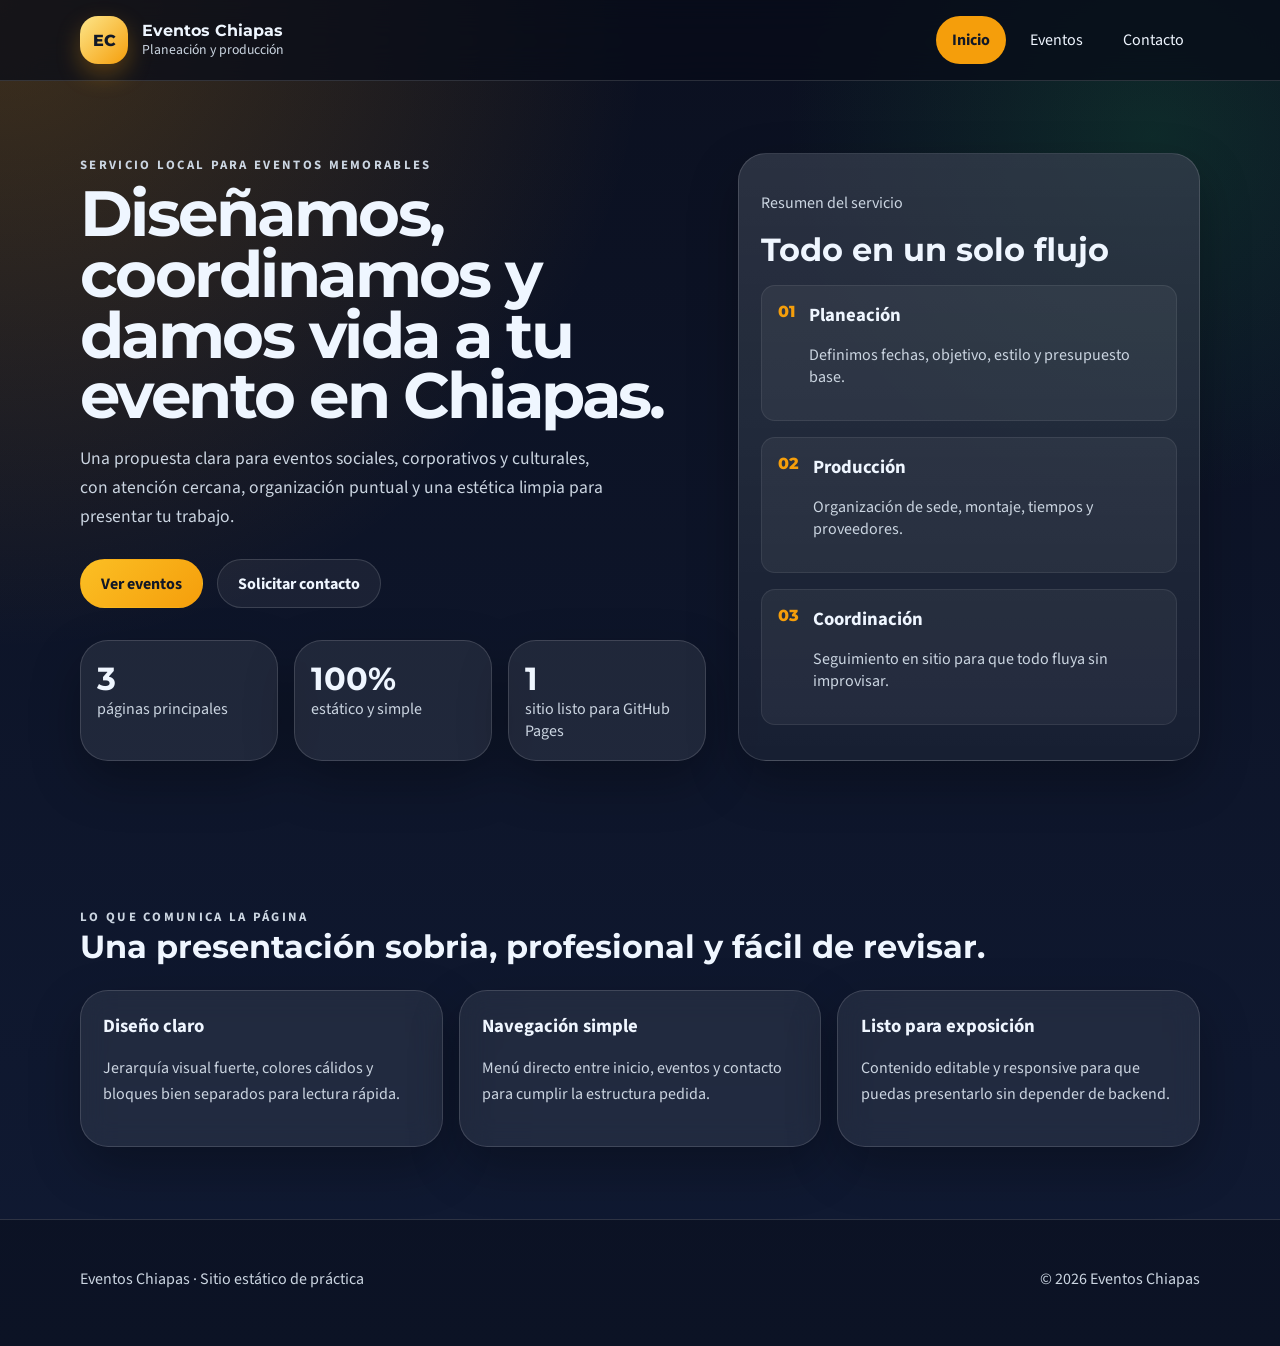
==== index.html @ f8eac51b "Estructura inicial del sitio web" ====
<!DOCTYPE html>
<html lang="es">
<head>
  <meta charset="UTF-8" />
  <meta name="viewport" content="width=device-width, initial-scale=1.0" />
  <title>Eventos Chiapas | Inicio</title>
  <meta name="description" content="Eventos Chiapas organiza experiencias sociales y corporativas en todo el estado." />
  <link rel="preconnect" href="https://fonts.googleapis.com" />
  <link rel="preconnect" href="https://fonts.gstatic.com" crossorigin />
  <link href="https://fonts.googleapis.com/css2?family=Montserrat:wght@500;600;700;800&family=Source+Sans+3:wght@400;600;700&display=swap" rel="stylesheet" />
  <link rel="stylesheet" href="css/style.css" />
</head>
<body>
  <header class="site-header">
    <div class="container header-bar">
      <a class="brand" href="index.html" aria-label="Eventos Chiapas inicio">
        <span class="brand-mark">EC</span>
        <span class="brand-copy">
          <strong>Eventos Chiapas</strong>
          <small>Planeación y producción</small>
        </span>
      </a>

      <button class="nav-toggle" type="button" aria-expanded="false" aria-controls="site-nav">
        <span></span>
        <span></span>
        <span></span>
        <span class="sr-only">Abrir menú</span>
      </button>

      <nav class="site-nav" id="site-nav">
        <a class="active" href="index.html">Inicio</a>
        <a href="eventos.html">Eventos</a>
        <a href="contacto.html">Contacto</a>
      </nav>
    </div>
  </header>

  <main>
    <section class="hero">
      <div class="container hero-grid">
        <div class="hero-copy reveal">
          <span class="eyebrow">Servicio local para eventos memorables</span>
          <h1>Diseñamos, coordinamos y damos vida a tu evento en Chiapas.</h1>
          <p>
            Una propuesta clara para eventos sociales, corporativos y culturales, con atención
            cercana, organización puntual y una estética limpia para presentar tu trabajo.
          </p>
          <div class="hero-actions">
            <a class="btn btn-primary" href="eventos.html">Ver eventos</a>
            <a class="btn btn-secondary" href="contacto.html">Solicitar contacto</a>
          </div>
          <ul class="hero-stats">
            <li><strong>3</strong><span>páginas principales</span></li>
            <li><strong>100%</strong><span>estático y simple</span></li>
            <li><strong>1</strong><span>sitio listo para GitHub Pages</span></li>
          </ul>
        </div>

        <div class="hero-card reveal delay-1">
          <div class="card-surface">
            <p class="card-label">Resumen del servicio</p>
            <h2>Todo en un solo flujo</h2>
            <div class="service-list">
              <article>
                <span>01</span>
                <div>
                  <h3>Planeación</h3>
                  <p>Definimos fechas, objetivo, estilo y presupuesto base.</p>
                </div>
              </article>
              <article>
                <span>02</span>
                <div>
                  <h3>Producción</h3>
                  <p>Organización de sede, montaje, tiempos y proveedores.</p>
                </div>
              </article>
              <article>
                <span>03</span>
                <div>
                  <h3>Coordinación</h3>
                  <p>Seguimiento en sitio para que todo fluya sin improvisar.</p>
                </div>
              </article>
            </div>
          </div>
        </div>
      </div>
    </section>

    <section class="section">
      <div class="container">
        <div class="section-heading reveal">
          <span class="eyebrow">Lo que comunica la página</span>
          <h2>Una presentación sobria, profesional y fácil de revisar.</h2>
        </div>

        <div class="feature-grid">
          <article class="feature-card reveal">
            <h3>Diseño claro</h3>
            <p>Jerarquía visual fuerte, colores cálidos y bloques bien separados para lectura rápida.</p>
          </article>
          <article class="feature-card reveal delay-1">
            <h3>Navegación simple</h3>
            <p>Menú directo entre inicio, eventos y contacto para cumplir la estructura pedida.</p>
          </article>
          <article class="feature-card reveal delay-2">
            <h3>Listo para exposición</h3>
            <p>Contenido editable y responsive para que puedas presentarlo sin depender de backend.</p>
          </article>
        </div>
      </div>
    </section>
  </main>

  <footer class="site-footer">
    <div class="container footer-bar">
      <p>Eventos Chiapas · Sitio estático de práctica</p>
      <p id="year"></p>
    </div>
  </footer>

  <script src="js/script.js"></script>
</body>
</html>
---- css/style.css ----
:root {
  --bg: #0f172a;
  --bg-soft: #16213e;
  --surface: rgba(255, 255, 255, 0.08);
  --surface-strong: rgba(255, 255, 255, 0.14);
  --text: #eff6ff;
  --muted: #cbd5e1;
  --line: rgba(255, 255, 255, 0.14);
  --accent: #f59e0b;
  --accent-2: #22c55e;
  --shadow: 0 20px 50px rgba(0, 0, 0, 0.28);
  --radius-xl: 28px;
  --radius-lg: 20px;
  --radius-md: 14px;
  --container: 1120px;
}

* {
  box-sizing: border-box;
}

html {
  scroll-behavior: smooth;
}

body {
  margin: 0;
  font-family: "Source Sans 3", system-ui, sans-serif;
  background:
    radial-gradient(circle at top left, rgba(245, 158, 11, 0.22), transparent 35%),
    radial-gradient(circle at 90% 10%, rgba(34, 197, 94, 0.14), transparent 22%),
    linear-gradient(180deg, #0b1020 0%, #101a33 100%);
  color: var(--text);
  min-height: 100vh;
}

img {
  max-width: 100%;
  display: block;
}

a {
  color: inherit;
  text-decoration: none;
}

button,
input,
select,
textarea {
  font: inherit;
}

.container {
  width: min(100% - 2rem, var(--container));
  margin: 0 auto;
}

.sr-only {
  position: absolute;
  width: 1px;
  height: 1px;
  padding: 0;
  margin: -1px;
  overflow: hidden;
  clip: rect(0, 0, 0, 0);
  white-space: nowrap;
  border: 0;
}

.site-header {
  position: sticky;
  top: 0;
  z-index: 20;
  backdrop-filter: blur(18px);
  background: rgba(8, 12, 24, 0.72);
  border-bottom: 1px solid var(--line);
}

.header-bar,
.footer-bar {
  display: flex;
  align-items: center;
  justify-content: space-between;
  gap: 1rem;
}

.header-bar {
  padding: 1rem 0;
}

.brand {
  display: inline-flex;
  align-items: center;
  gap: 0.85rem;
}

.brand-mark {
  width: 3rem;
  height: 3rem;
  display: grid;
  place-items: center;
  border-radius: 18px;
  font-family: "Montserrat", sans-serif;
  font-weight: 800;
  color: #111827;
  background: linear-gradient(135deg, #fde68a, #f59e0b);
  box-shadow: 0 10px 25px rgba(245, 158, 11, 0.3);
}

.brand-copy strong,
.section-heading h2,
.hero-copy h1,
.page-hero h1,
.card-surface h2,
.event-card h2,
.contact-side h2 {
  font-family: "Montserrat", sans-serif;
}

.brand-copy {
  display: grid;
}

.brand-copy small,
.eyebrow,
.card-label,
.feature-card p,
.section-heading p,
.page-hero p,
.event-card p,
.contact-form label,
.contact-side p,
.timeline p,
.footer-bar p,
.hero-copy p,
.service-list p {
  color: var(--muted);
}

.brand-copy small {
  font-size: 0.86rem;
}

.site-nav {
  display: flex;
  align-items: center;
  gap: 0.5rem;
}

.site-nav a,
.filter-btn {
  padding: 0.8rem 1rem;
  border-radius: 999px;
  transition: background 0.2s ease, color 0.2s ease, transform 0.2s ease;
}

.site-nav a:hover,
.filter-btn:hover {
  background: rgba(255, 255, 255, 0.09);
}

.site-nav a.active {
  background: var(--accent);
  color: #111827;
  font-weight: 700;
}

.nav-toggle {
  display: none;
  width: 3rem;
  height: 3rem;
  border: 1px solid var(--line);
  border-radius: 14px;
  background: transparent;
  color: var(--text);
  padding: 0.65rem;
}

.nav-toggle span {
  display: block;
  height: 2px;
  margin: 0.3rem 0;
  border-radius: 999px;
  background: currentColor;
}

.hero,
.page-hero,
.section {
  padding: 4.5rem 0;
}

.hero-grid,
.contact-grid {
  display: grid;
  grid-template-columns: 1.15fr 0.85fr;
  gap: 2rem;
  align-items: center;
}

.hero-copy h1,
.page-hero h1 {
  font-size: clamp(2.8rem, 5vw, 5.3rem);
  line-height: 0.95;
  margin: 0.5rem 0 1rem;
  letter-spacing: -0.04em;
}

.hero-copy p,
.page-hero p {
  font-size: 1.1rem;
  line-height: 1.65;
  max-width: 60ch;
}

.eyebrow {
  display: inline-flex;
  gap: 0.5rem;
  align-items: center;
  text-transform: uppercase;
  letter-spacing: 0.18em;
  font-size: 0.8rem;
  font-weight: 700;
}

.hero-actions {
  display: flex;
  flex-wrap: wrap;
  gap: 0.9rem;
  margin: 1.75rem 0;
}

.btn {
  display: inline-flex;
  align-items: center;
  justify-content: center;
  min-height: 3rem;
  padding: 0.8rem 1.25rem;
  border-radius: 999px;
  border: 1px solid transparent;
  font-weight: 700;
  transition: transform 0.2s ease, background 0.2s ease;
}

.btn:hover,
.nav-toggle:hover,
.filter-btn:hover,
.site-nav a:hover {
  transform: translateY(-1px);
}

.btn-primary {
  background: linear-gradient(135deg, #fbbf24, #f59e0b);
  color: #111827;
}

.btn-secondary {
  border-color: var(--line);
  background: rgba(255, 255, 255, 0.06);
}

.hero-stats {
  display: grid;
  grid-template-columns: repeat(3, minmax(0, 1fr));
  gap: 1rem;
  list-style: none;
  padding: 0;
  margin: 2rem 0 0;
}

.hero-stats li,
.feature-card,
.card-surface,
.event-card,
.timeline > div,
.contact-form,
.info-card {
  background: var(--surface);
  border: 1px solid var(--line);
  border-radius: var(--radius-xl);
  box-shadow: var(--shadow);
  backdrop-filter: blur(14px);
}

.hero-stats li {
  padding: 1.1rem 1rem;
}

.hero-stats strong {
  display: block;
  font-size: 2rem;
  font-family: "Montserrat", sans-serif;
}

.hero-stats span {
  color: var(--muted);
}

.card-surface,
.feature-card,
.event-card,
.timeline > div,
.contact-form,
.info-card {
  padding: 1.4rem;
}

.hero-card {
  align-self: stretch;
}

.card-surface {
  height: 100%;
  background:
    linear-gradient(180deg, rgba(255, 255, 255, 0.12), rgba(255, 255, 255, 0.04)),
    rgba(15, 23, 42, 0.65);
}

.card-surface h2,
.section-heading h2 {
  margin: 0 0 1rem;
  font-size: clamp(1.6rem, 2.5vw, 2.2rem);
}

.service-list {
  display: grid;
  gap: 1rem;
}

.service-list article {
  display: flex;
  gap: 0.9rem;
  align-items: flex-start;
  padding: 1rem;
  border-radius: var(--radius-md);
  background: rgba(255, 255, 255, 0.05);
  border: 1px solid rgba(255, 255, 255, 0.08);
}

.service-list span {
  font-family: "Montserrat", sans-serif;
  font-weight: 800;
  color: var(--accent);
}

.service-list h3,
.feature-card h3,
.timeline h3,
.contact-side h3 {
  margin: 0 0 0.35rem;
}

.feature-grid,
.event-grid {
  display: grid;
  grid-template-columns: repeat(3, minmax(0, 1fr));
  gap: 1rem;
}

.section-heading {
  margin-bottom: 1.5rem;
}

.feature-card p,
.event-card p,
.timeline p {
  line-height: 1.65;
}

.page-hero {
  padding-bottom: 1rem;
}

.filter-bar {
  display: flex;
  flex-wrap: wrap;
  gap: 0.7rem;
  margin-bottom: 1.5rem;
}

.filter-btn {
  border: 1px solid var(--line);
  background: rgba(255, 255, 255, 0.05);
  color: var(--text);
}

.filter-btn.active {
  background: var(--accent-2);
  color: #04210f;
  font-weight: 700;
}

.event-card {
  display: grid;
  gap: 0.85rem;
}

.tag {
  display: inline-flex;
  align-items: center;
  width: fit-content;
  padding: 0.4rem 0.75rem;
  border-radius: 999px;
  background: rgba(245, 158, 11, 0.18);
  color: #fcd34d;
  font-weight: 700;
}

.event-card ul,
.contact-list {
  margin: 0;
  padding-left: 1.1rem;
  color: var(--muted);
}

.timeline {
  display: grid;
  grid-template-columns: repeat(3, minmax(0, 1fr));
  gap: 1rem;
  margin-top: 1.2rem;
}

.timeline > div {
  display: grid;
  gap: 0.65rem;
}

.timeline span {
  display: grid;
  place-items: center;
  width: 2.25rem;
  height: 2.25rem;
  border-radius: 999px;
  background: rgba(34, 197, 94, 0.2);
  color: #86efac;
  font-weight: 800;
}

.contact-form,
.info-card {
  display: grid;
  gap: 1rem;
}

.field {
  display: grid;
  gap: 0.45rem;
}

.field input,
.field select,
.field textarea {
  width: 100%;
  border-radius: 16px;
  border: 1px solid rgba(255, 255, 255, 0.12);
  background: rgba(8, 12, 24, 0.65);
  color: var(--text);
  padding: 0.9rem 1rem;
}

.field input:focus,
.field select:focus,
.field textarea:focus {
  outline: 2px solid rgba(245, 158, 11, 0.75);
  outline-offset: 2px;
}

.accent {
  background: linear-gradient(180deg, rgba(245, 158, 11, 0.2), rgba(255, 255, 255, 0.06));
}

.site-footer {
  padding: 2rem 0 2.5rem;
  border-top: 1px solid var(--line);
  background: rgba(8, 12, 24, 0.5);
}

.reveal {
  animation: rise 0.7s ease both;
}

.delay-1 {
  animation-delay: 0.12s;
}

.delay-2 {
  animation-delay: 0.24s;
}

@keyframes rise {
  from {
    opacity: 0;
    transform: translateY(18px);
  }
  to {
    opacity: 1;
    transform: translateY(0);
  }
}

@media (max-width: 960px) {
  .hero-grid,
  .contact-grid,
  .feature-grid,
  .event-grid,
  .timeline {
    grid-template-columns: 1fr;
  }

  .hero-stats {
    grid-template-columns: 1fr;
  }
}

@media (max-width: 760px) {
  .nav-toggle {
    display: inline-block;
  }

  .site-nav {
    position: absolute;
    top: 100%;
    left: 1rem;
    right: 1rem;
    display: none;
    flex-direction: column;
    align-items: stretch;
    padding: 1rem;
    margin-top: 0.75rem;
    border: 1px solid var(--line);
    border-radius: var(--radius-lg);
    background: rgba(9, 14, 29, 0.96);
    box-shadow: var(--shadow);
  }

  .site-nav.open {
    display: flex;
  }

  .header-bar {
    position: relative;
  }

  .hero,
  .page-hero,
  .section {
    padding: 3rem 0;
  }
}
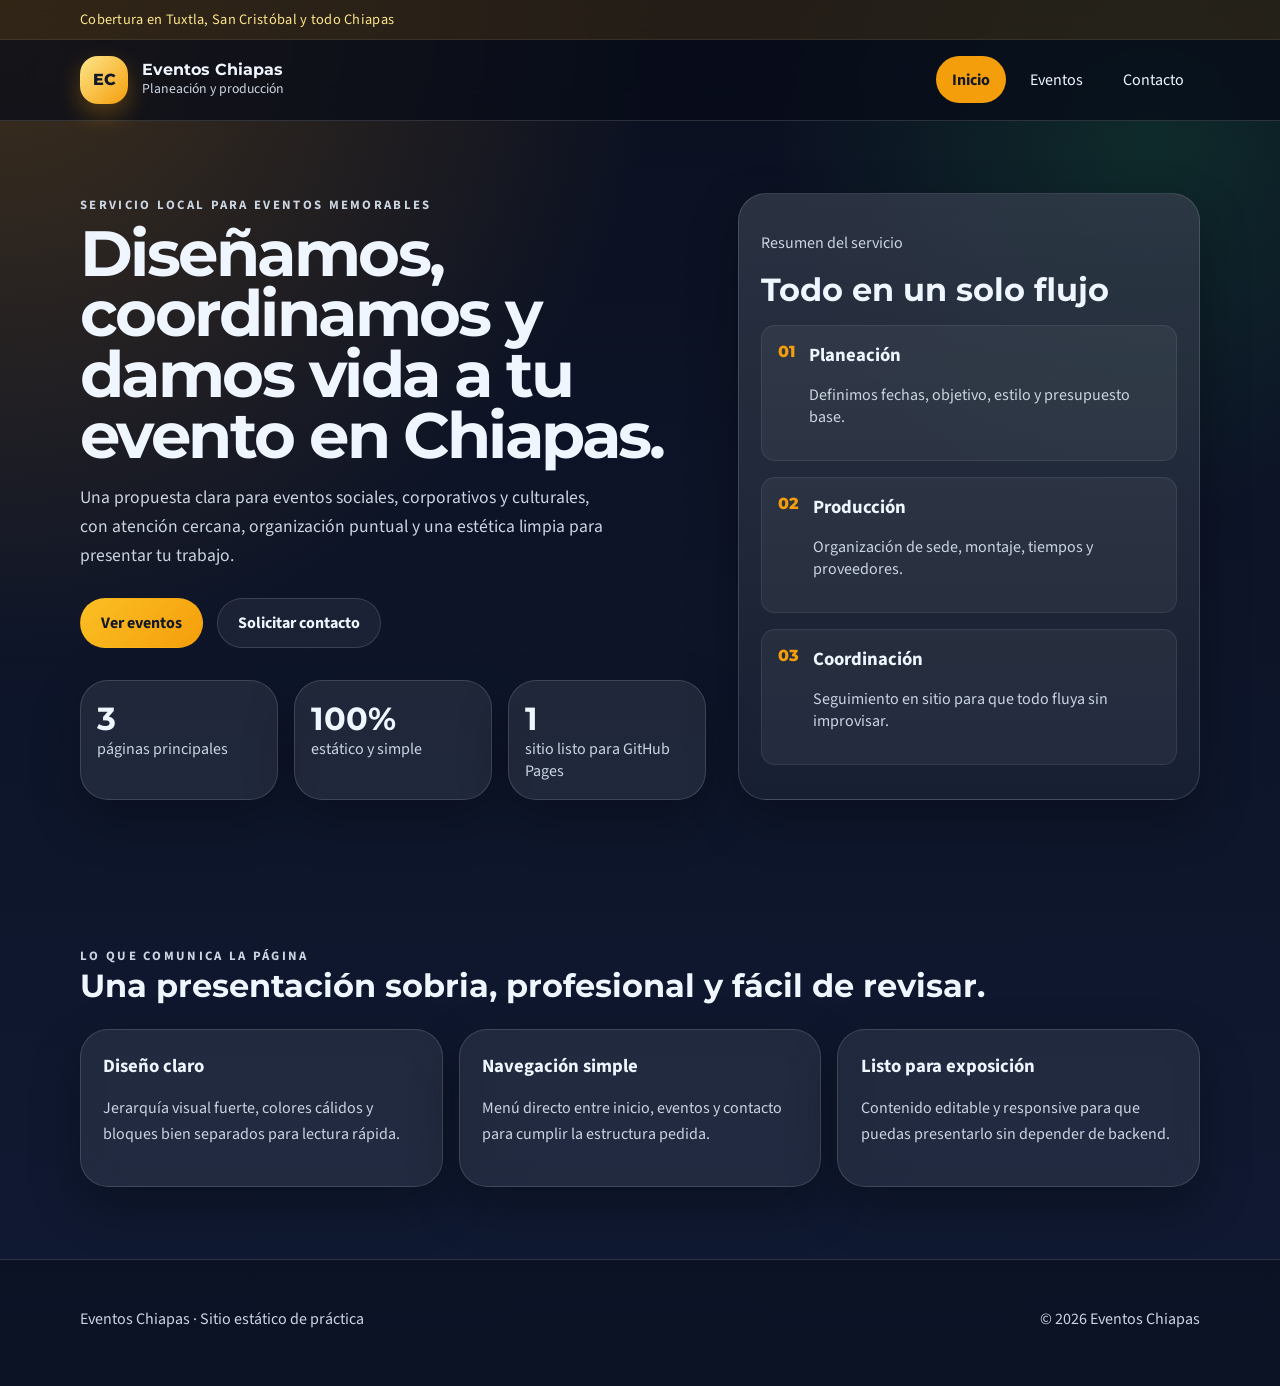
==== commit 6dc7099b: "Agregar franja superior al encabezado" ====
--- a/index.html
+++ b/index.html
@@ -12,6 +12,11 @@
 </head>
 <body>
   <header class="site-header">
+    <div class="top-strip">
+      <div class="container">
+        Cobertura en Tuxtla, San Cristóbal y todo Chiapas
+      </div>
+    </div>
     <div class="container header-bar">
       <a class="brand" href="index.html" aria-label="Eventos Chiapas inicio">
         <span class="brand-mark">EC</span>
--- a/css/style.css
+++ b/css/style.css
@@ -77,6 +77,18 @@
   border-bottom: 1px solid var(--line);
 }
 
+.top-strip {
+  border-bottom: 1px solid rgba(255, 255, 255, 0.08);
+  background: rgba(245, 158, 11, 0.12);
+  color: #fde68a;
+  font-size: 0.9rem;
+  letter-spacing: 0.02em;
+}
+
+.top-strip .container {
+  padding: 0.55rem 0;
+}
+
 .header-bar,
 .footer-bar {
   display: flex;
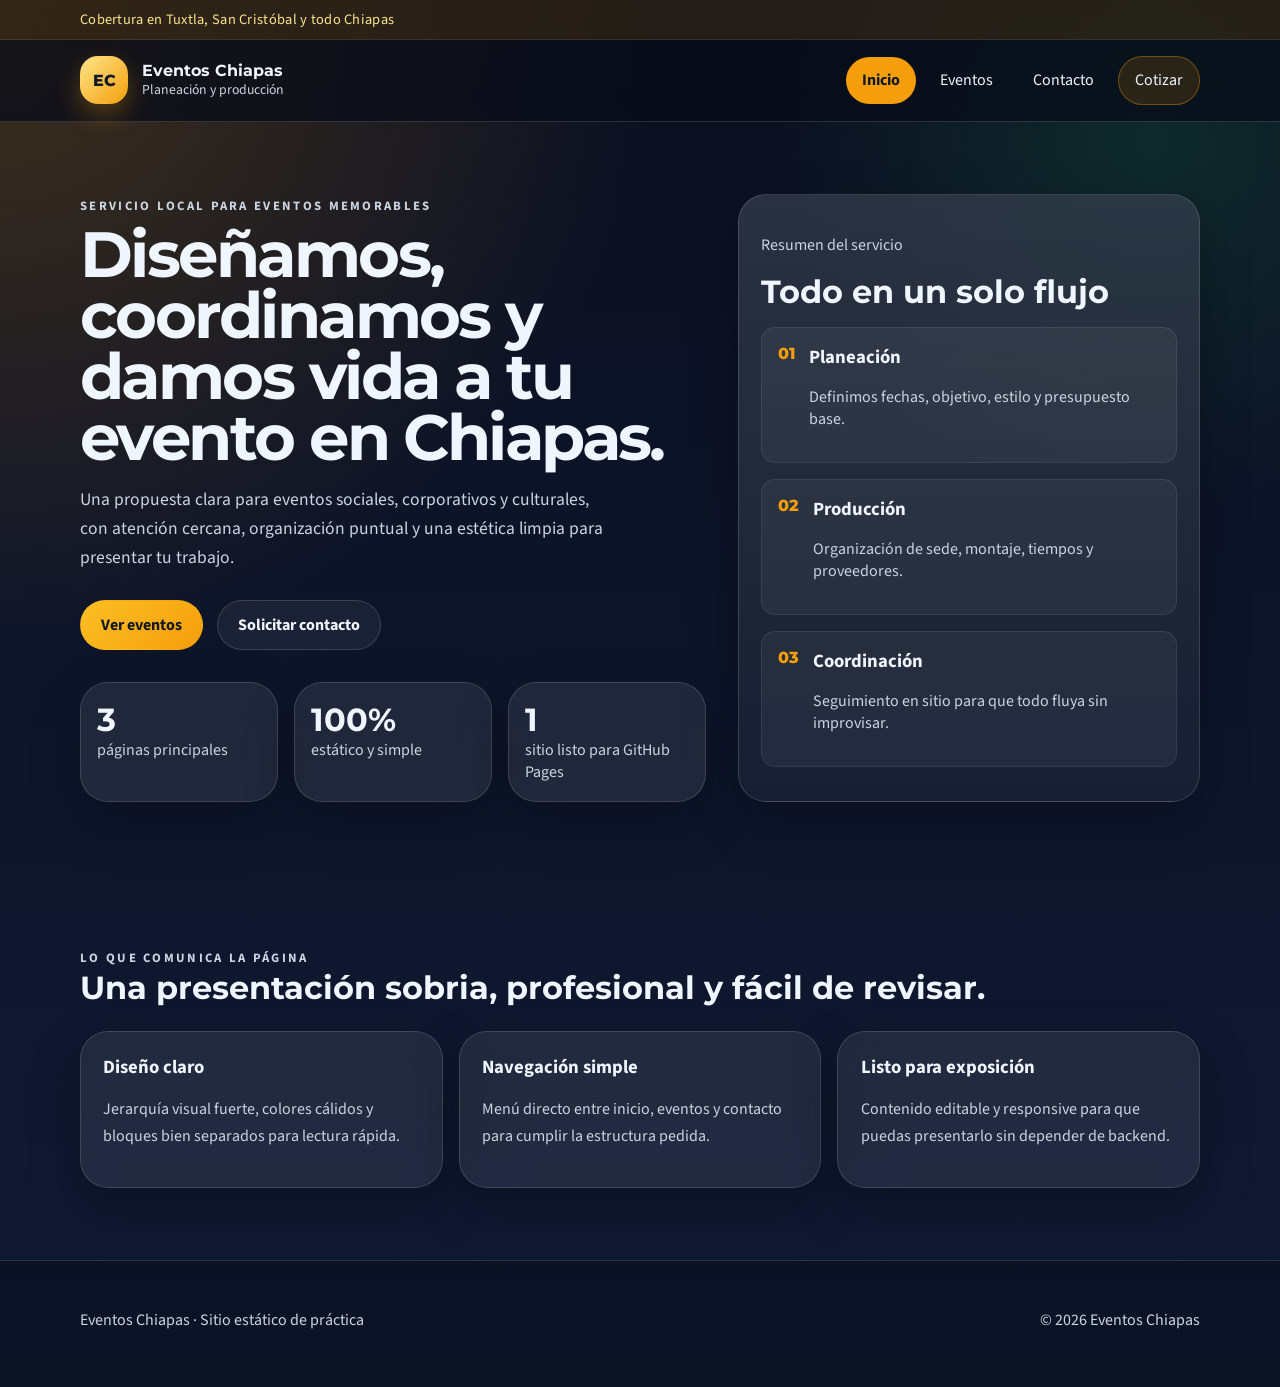
==== commit 25343e53: "Destacar llamada a la accion en navegacion" ====
--- a/index.html
+++ b/index.html
@@ -37,6 +37,7 @@
         <a class="active" href="index.html">Inicio</a>
         <a href="eventos.html">Eventos</a>
         <a href="contacto.html">Contacto</a>
+        <a class="nav-cta" href="contacto.html">Cotizar</a>
       </nav>
     </div>
   </header>
--- a/css/style.css
+++ b/css/style.css
@@ -167,6 +167,11 @@
   transition: background 0.2s ease, color 0.2s ease, transform 0.2s ease;
 }
 
+.site-nav .nav-cta {
+  border: 1px solid rgba(245, 158, 11, 0.35);
+  background: rgba(245, 158, 11, 0.14);
+}
+
 .site-nav a:hover,
 .filter-btn:hover {
   background: rgba(255, 255, 255, 0.09);
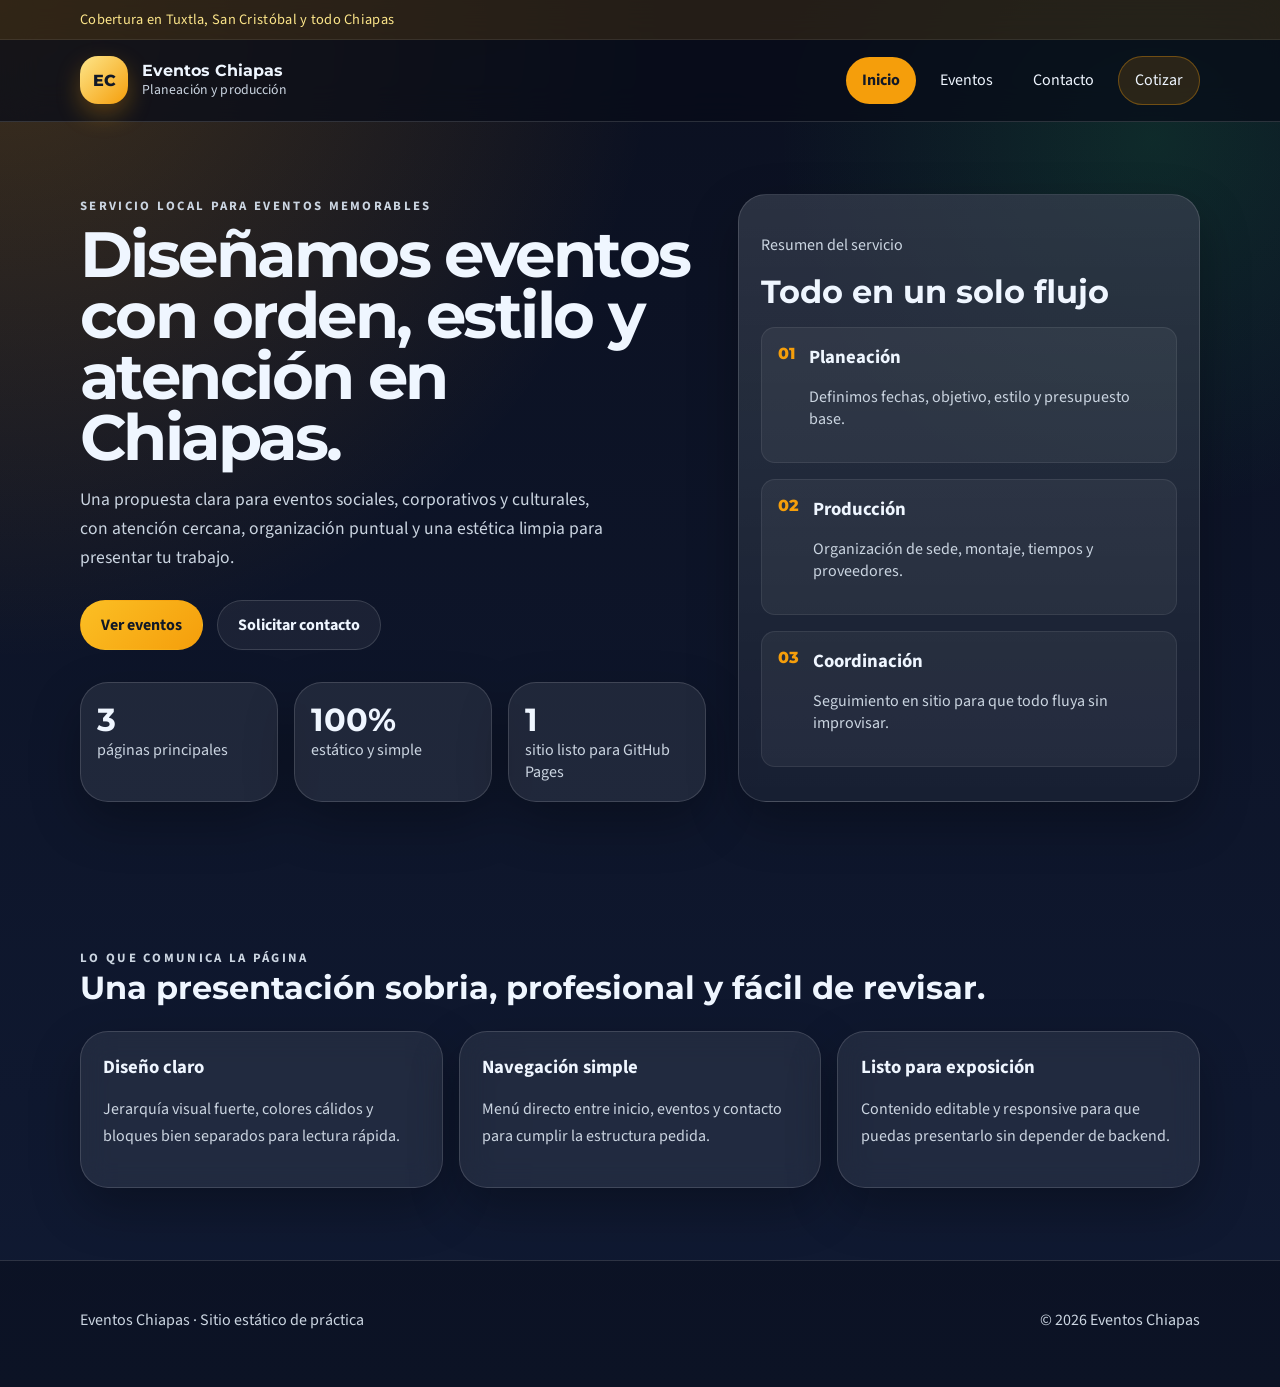
==== commit 58d455f5: "Cambiar mensaje principal de inicio" ====
--- a/index.html
+++ b/index.html
@@ -47,7 +47,7 @@
       <div class="container hero-grid">
         <div class="hero-copy reveal">
           <span class="eyebrow">Servicio local para eventos memorables</span>
-          <h1>Diseñamos, coordinamos y damos vida a tu evento en Chiapas.</h1>
+          <h1>Diseñamos eventos con orden, estilo y atención en Chiapas.</h1>
           <p>
             Una propuesta clara para eventos sociales, corporativos y culturales, con atención
             cercana, organización puntual y una estética limpia para presentar tu trabajo.
--- a/css/style.css
+++ b/css/style.css
@@ -101,6 +101,18 @@
   padding: 1rem 0;
 }
 
+.header-bar .brand {
+  min-width: 0;
+}
+
+.header-bar .brand-copy strong {
+  font-size: 1.02rem;
+}
+
+.header-bar .brand-copy small {
+  letter-spacing: 0.01em;
+}
+
 .brand {
   display: inline-flex;
   align-items: center;
@@ -231,6 +243,12 @@
   max-width: 60ch;
 }
 
+.hero-note {
+  font-size: 0.98rem;
+  margin-top: 0.8rem;
+  color: #fde68a;
+}
+
 .eyebrow {
   display: inline-flex;
   gap: 0.5rem;
@@ -438,6 +456,20 @@
   margin-top: 1.2rem;
 }
 
+.package-grid {
+  display: grid;
+  grid-template-columns: repeat(3, minmax(0, 1fr));
+  gap: 1rem;
+  margin-top: 1rem;
+}
+
+.package-card {
+  padding: 1.15rem 1.25rem;
+  border-radius: var(--radius-lg);
+  background: rgba(255, 255, 255, 0.06);
+  border: 1px solid rgba(255, 255, 255, 0.08);
+}
+
 .timeline > div {
   display: grid;
   gap: 0.65rem;
@@ -457,6 +489,12 @@
 .contact-form,
 .info-card {
   display: grid;
+  gap: 1rem;
+}
+
+.field-row {
+  display: grid;
+  grid-template-columns: repeat(2, minmax(0, 1fr));
   gap: 1rem;
 }
 
@@ -521,11 +559,16 @@
   .contact-grid,
   .feature-grid,
   .event-grid,
-  .timeline {
+  .timeline,
+  .package-grid {
     grid-template-columns: 1fr;
   }
 
   .hero-stats {
+    grid-template-columns: 1fr;
+  }
+
+  .field-row {
     grid-template-columns: 1fr;
   }
 }
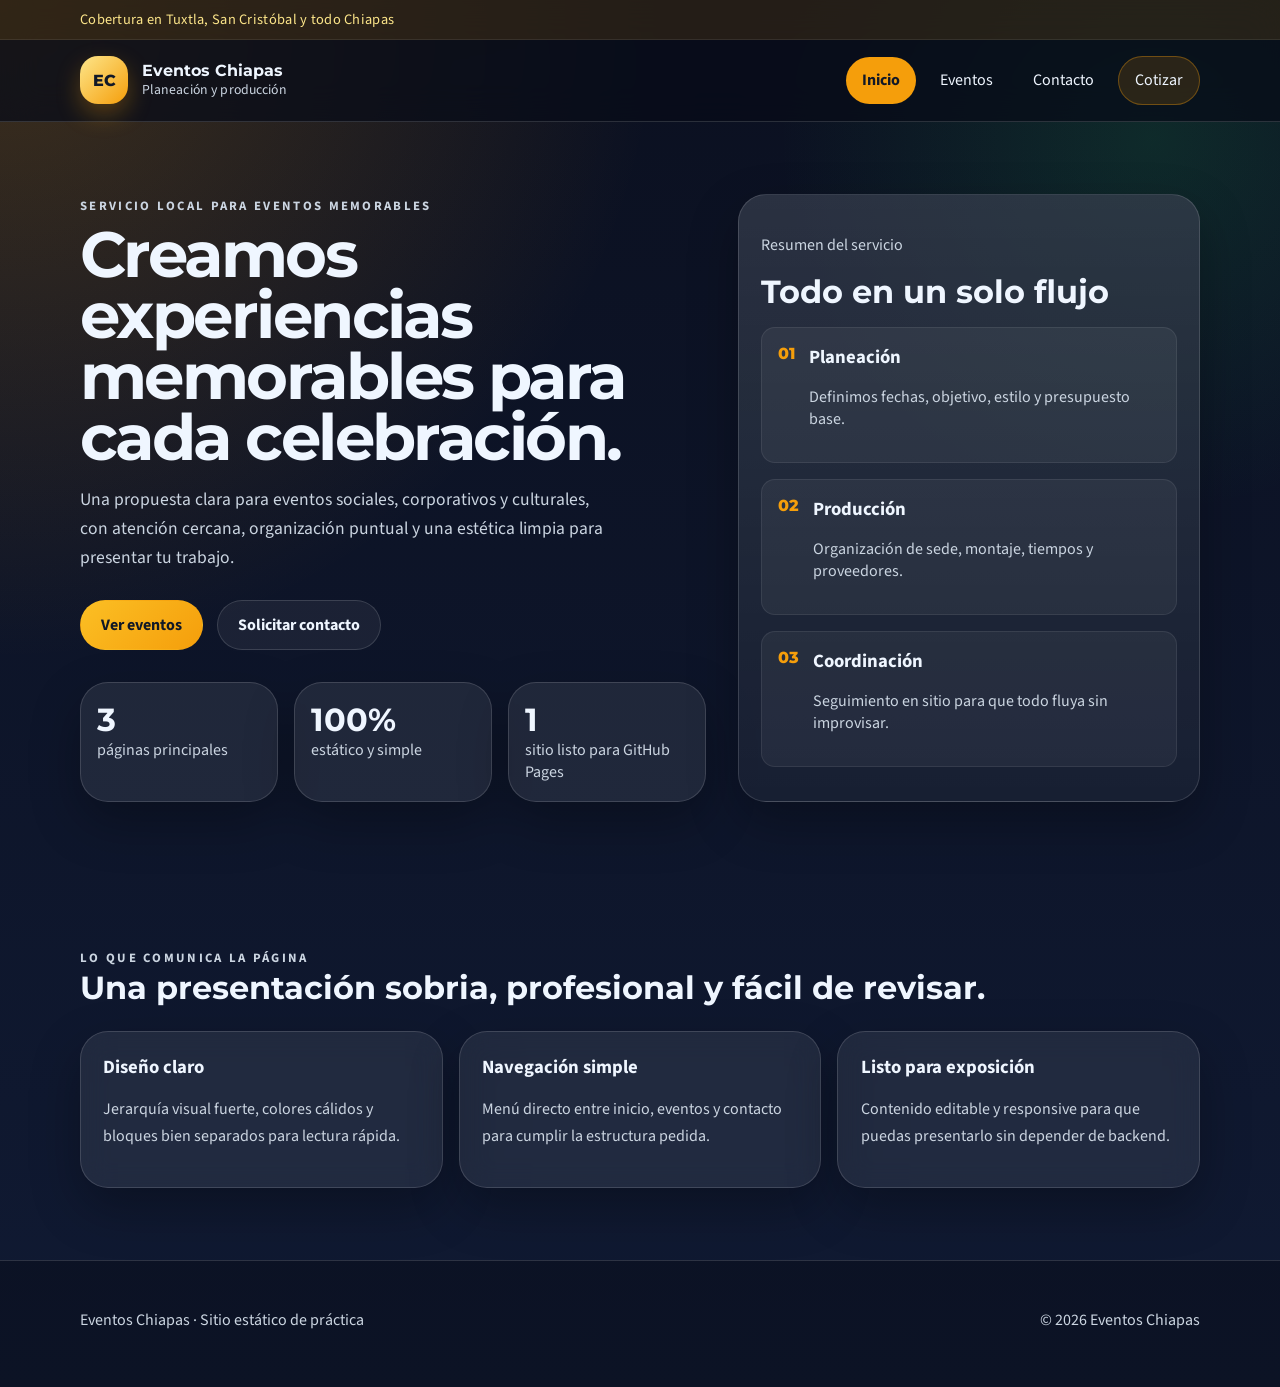
==== commit bfff8289: "Editar encabezado principal en rama alternativa" ====
--- a/index.html
+++ b/index.html
@@ -47,7 +47,7 @@
       <div class="container hero-grid">
         <div class="hero-copy reveal">
           <span class="eyebrow">Servicio local para eventos memorables</span>
-          <h1>Diseñamos eventos con orden, estilo y atención en Chiapas.</h1>
+          <h1>Creamos experiencias memorables para cada celebración.</h1>
           <p>
             Una propuesta clara para eventos sociales, corporativos y culturales, con atención
             cercana, organización puntual y una estética limpia para presentar tu trabajo.
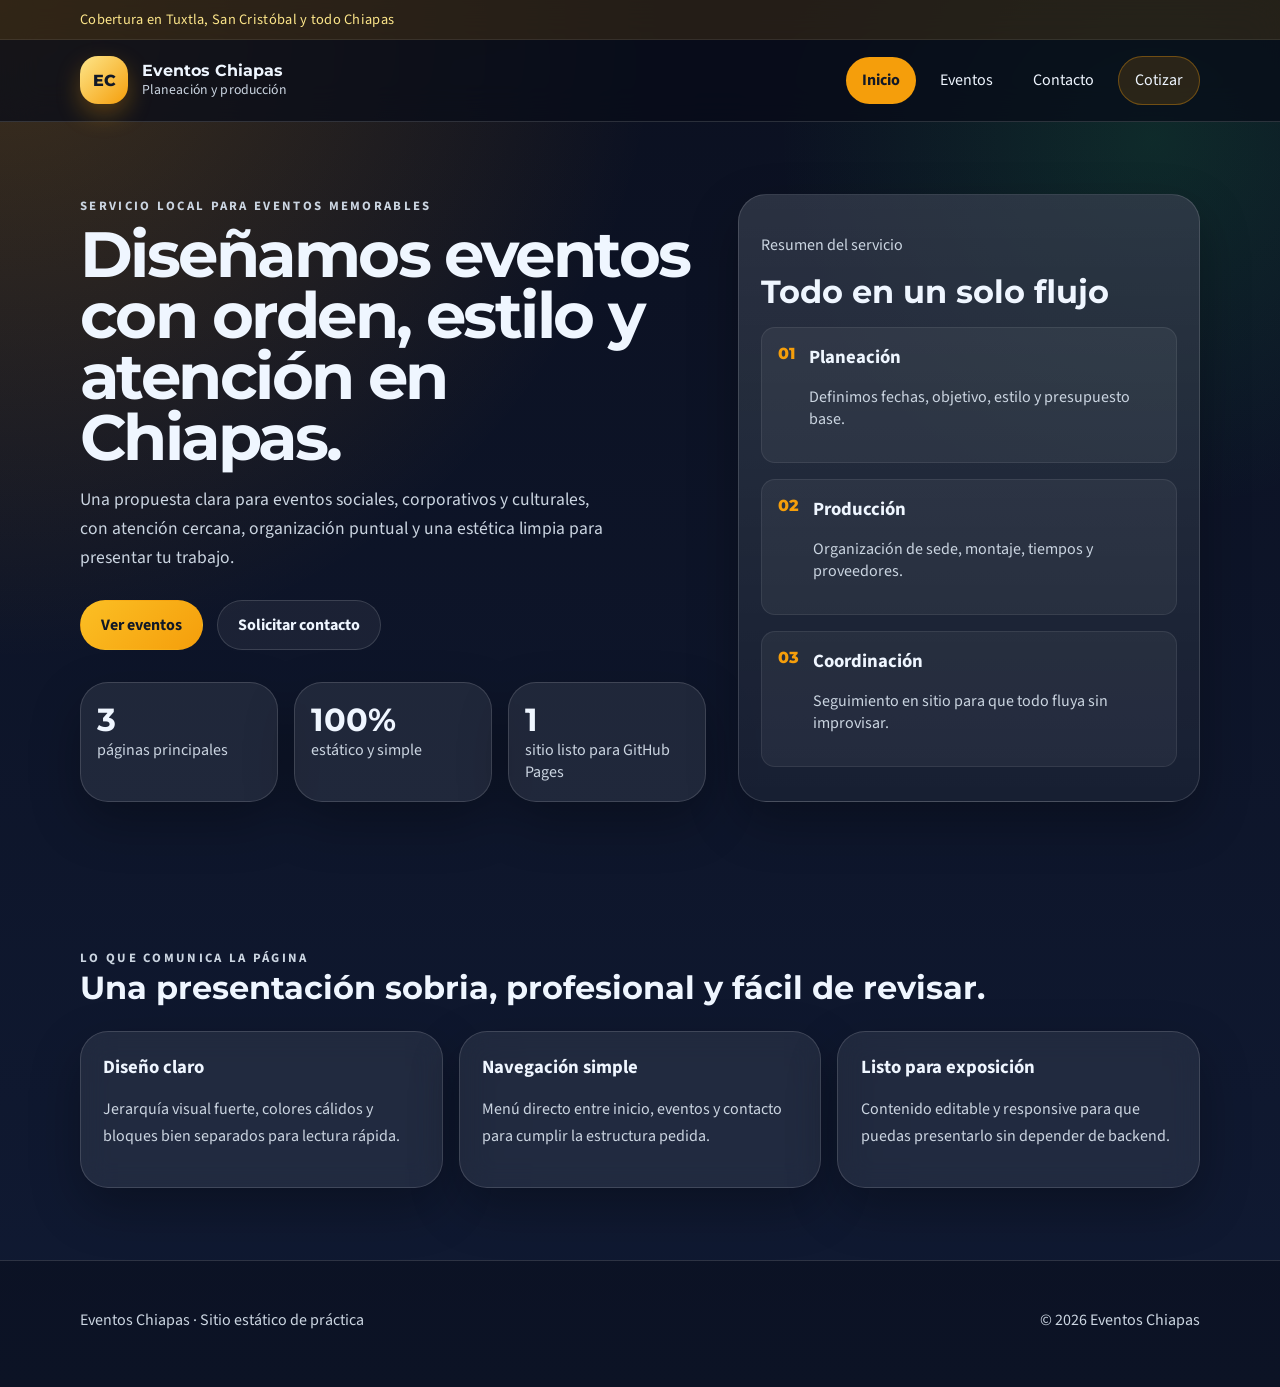
==== commit af112b23: "Integrar rama-conflicto-a" ====
--- a/index.html
+++ b/index.html
@@ -47,7 +47,7 @@
       <div class="container hero-grid">
         <div class="hero-copy reveal">
           <span class="eyebrow">Servicio local para eventos memorables</span>
-          <h1>Creamos experiencias memorables para cada celebración.</h1>
+          <h1>Diseñamos eventos con orden, estilo y atención en Chiapas.</h1>
           <p>
             Una propuesta clara para eventos sociales, corporativos y culturales, con atención
             cercana, organización puntual y una estética limpia para presentar tu trabajo.
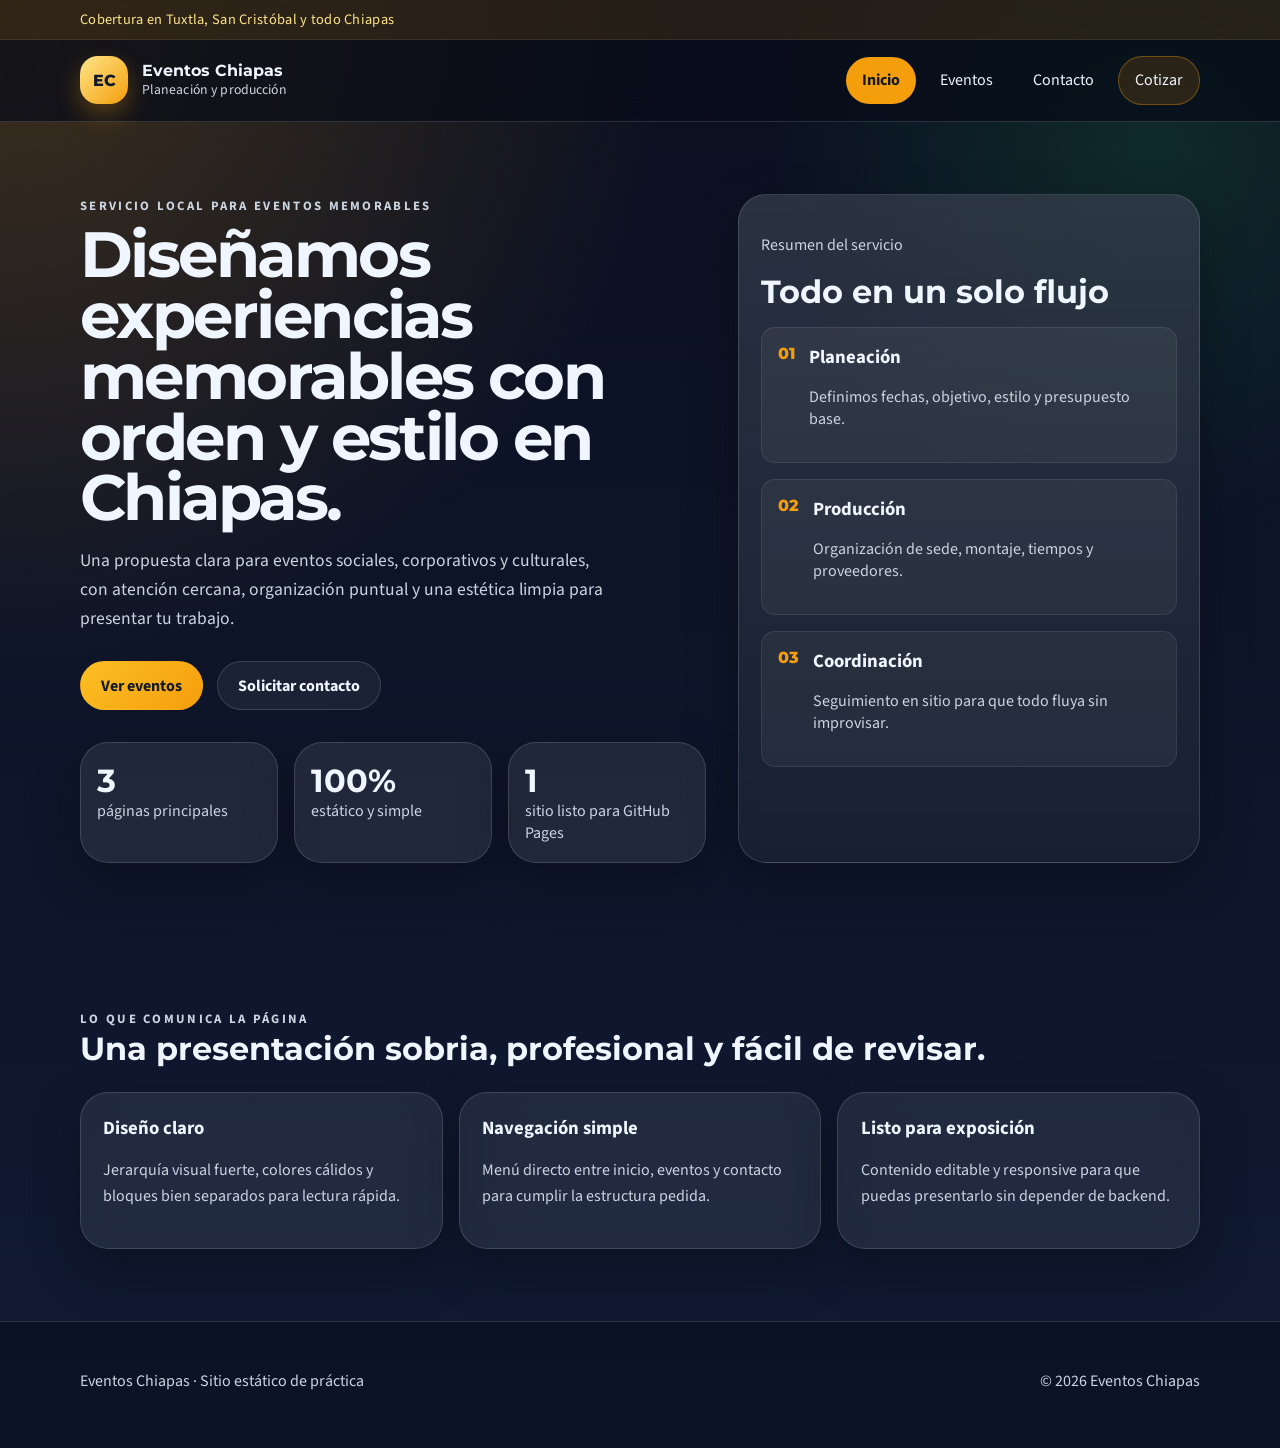
==== commit 368512d3: "Resolver conflicto en index" ====
--- a/index.html
+++ b/index.html
@@ -47,7 +47,7 @@
       <div class="container hero-grid">
         <div class="hero-copy reveal">
           <span class="eyebrow">Servicio local para eventos memorables</span>
-          <h1>Diseñamos eventos con orden, estilo y atención en Chiapas.</h1>
+          <h1>Diseñamos experiencias memorables con orden y estilo en Chiapas.</h1>
           <p>
             Una propuesta clara para eventos sociales, corporativos y culturales, con atención
             cercana, organización puntual y una estética limpia para presentar tu trabajo.
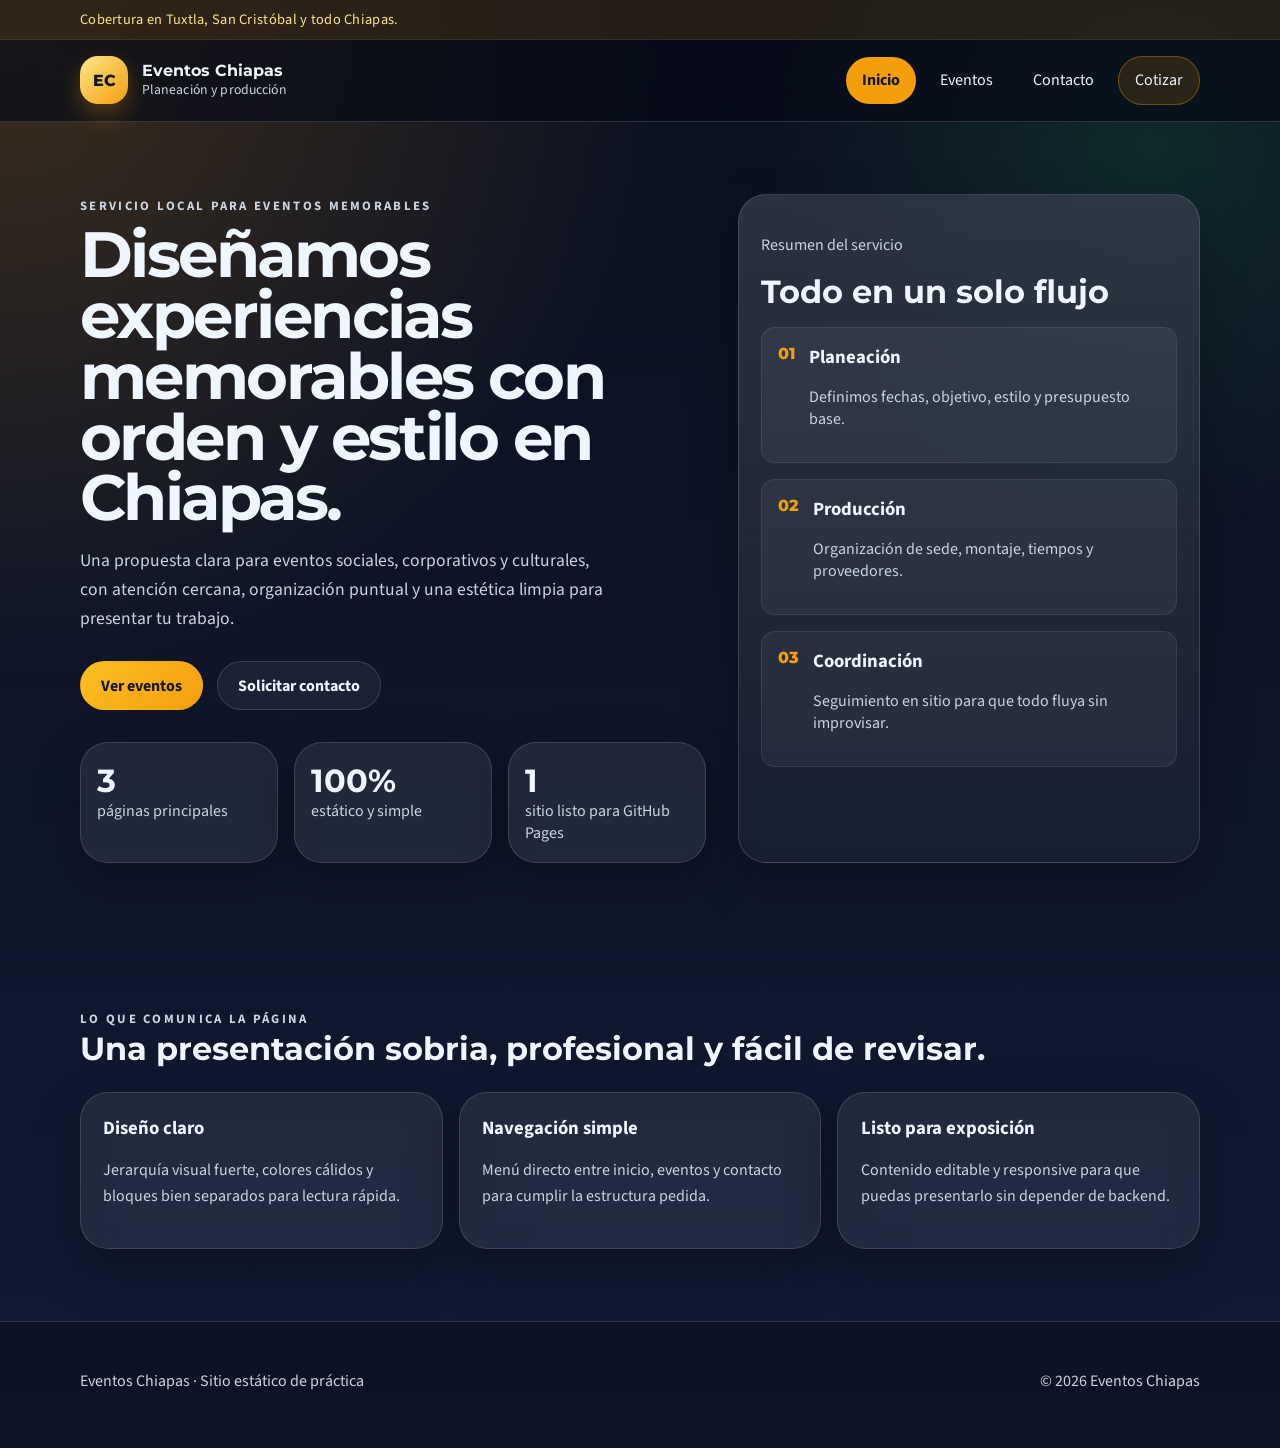
==== commit b471d277: "Agregar evidencia para pull request" ====
--- a/index.html
+++ b/index.html
@@ -14,7 +14,7 @@
   <header class="site-header">
     <div class="top-strip">
       <div class="container">
-        Cobertura en Tuxtla, San Cristóbal y todo Chiapas
+        Cobertura en Tuxtla, San Cristóbal y todo Chiapas.
       </div>
     </div>
     <div class="container header-bar">
